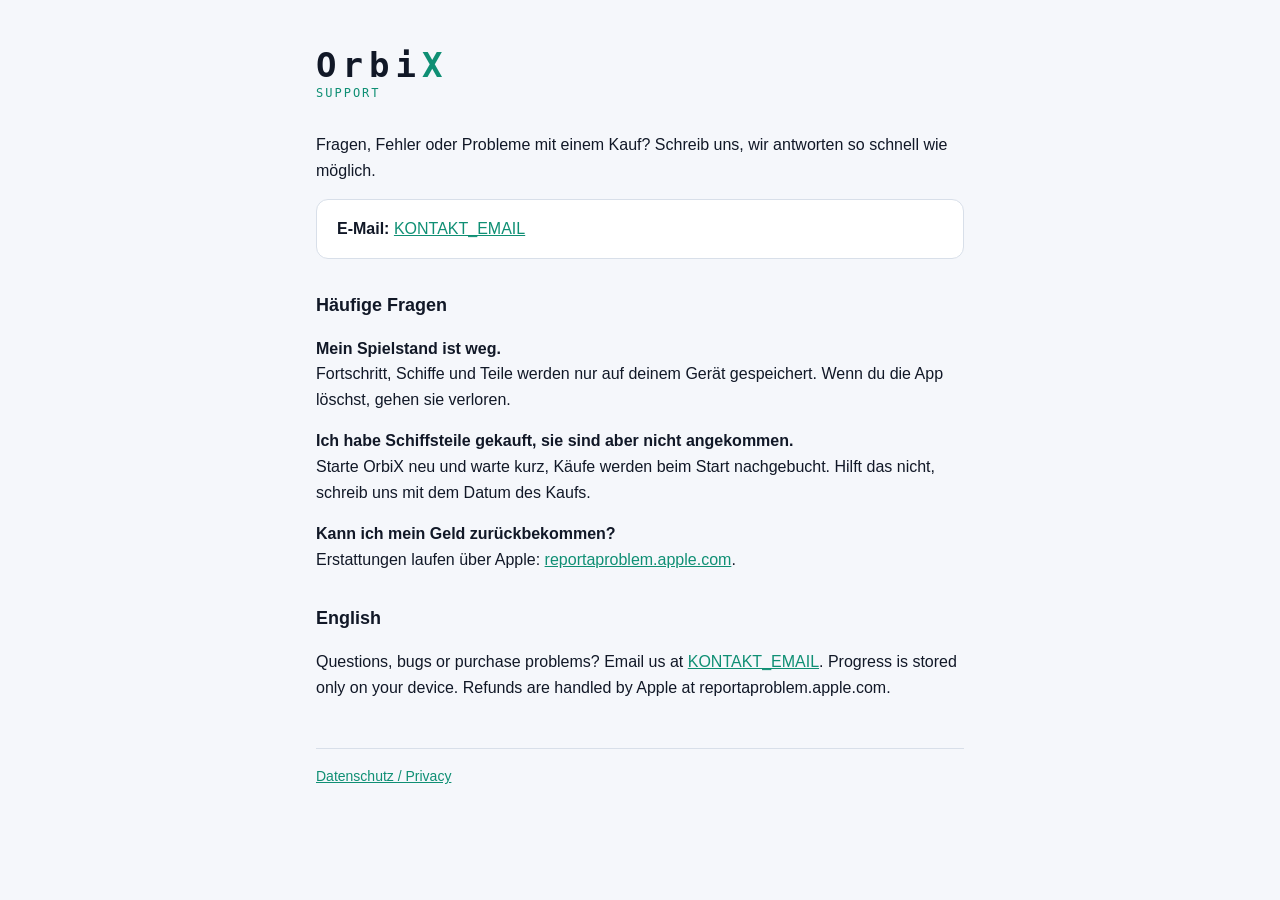
==== docs/index.html @ 222e991d "Support- und Datenschutzseite für GitHub Pages (docs/) Co-Authored-By: Claude Opus 5.5 (1M context) " ====
<!doctype html>
<html lang="de">
<head>
<meta charset="utf-8">
<meta name="viewport" content="width=device-width, initial-scale=1">
<title>OrbiX Support</title>
<link rel="stylesheet" href="style.css">
</head>
<body>
<main>
<p class="brand">Orbi<span>X</span></p>
<p class="kicker">Support</p>

<p>Fragen, Fehler oder Probleme mit einem Kauf? Schreib uns, wir antworten so schnell wie möglich.</p>
<div class="card">
  <strong>E-Mail:</strong> <a href="mailto:KONTAKT_EMAIL">KONTAKT_EMAIL</a>
</div>

<h2>Häufige Fragen</h2>
<p><strong>Mein Spielstand ist weg.</strong><br>
Fortschritt, Schiffe und Teile werden nur auf deinem Gerät gespeichert. Wenn du die App löschst, gehen sie verloren.</p>
<p><strong>Ich habe Schiffsteile gekauft, sie sind aber nicht angekommen.</strong><br>
Starte OrbiX neu und warte kurz, Käufe werden beim Start nachgebucht. Hilft das nicht, schreib uns mit dem Datum des Kaufs.</p>
<p><strong>Kann ich mein Geld zurückbekommen?</strong><br>
Erstattungen laufen über Apple: <a href="https://reportaproblem.apple.com">reportaproblem.apple.com</a>.</p>

<h2 lang="en">English</h2>
<p lang="en">Questions, bugs or purchase problems? Email us at <a href="mailto:KONTAKT_EMAIL">KONTAKT_EMAIL</a>. Progress is stored only on your device. Refunds are handled by Apple at reportaproblem.apple.com.</p>

<nav><a href="datenschutz.html">Datenschutz / Privacy</a></nav>
</main>
</body>
</html>
---- docs/style.css ----
:root { --bg: #05070f; --panel: #0a1220; --text: #e6ecf5; --dim: #8c99b8; --signal: #4fe3c1; --line: #1d2b3d; }
@media (prefers-color-scheme: light) { :root { --bg: #f5f7fb; --panel: #ffffff; --text: #111827; --dim: #4b5568; --signal: #0f8f74; --line: #d8dfe9; } }
* { box-sizing: border-box; }
body { margin: 0; background: var(--bg); color: var(--text); font: 16px/1.6 -apple-system, BlinkMacSystemFont, "Helvetica Neue", sans-serif; }
main { max-width: 680px; margin: 0 auto; padding: 48px 16px 64px; }
.brand { font: 800 34px/1 ui-monospace, Menlo, monospace; letter-spacing: 6px; margin: 0 0 4px; }
.brand span { color: var(--signal); }
.kicker { font: 500 12px ui-monospace, Menlo, monospace; letter-spacing: 2px; color: var(--signal); text-transform: uppercase; margin: 0 0 32px; }
h2 { font-size: 18px; margin: 32px 0 8px; }
p, li { color: var(--text); }
.dim { color: var(--dim); font-size: 14px; }
.card { background: var(--panel); border: 1px solid var(--line); border-radius: 12px; padding: 16px 20px; margin: 16px 0; }
a { color: var(--signal); }
nav { margin-top: 48px; border-top: 1px solid var(--line); padding-top: 16px; font-size: 14px; }
nav a { margin-right: 16px; }
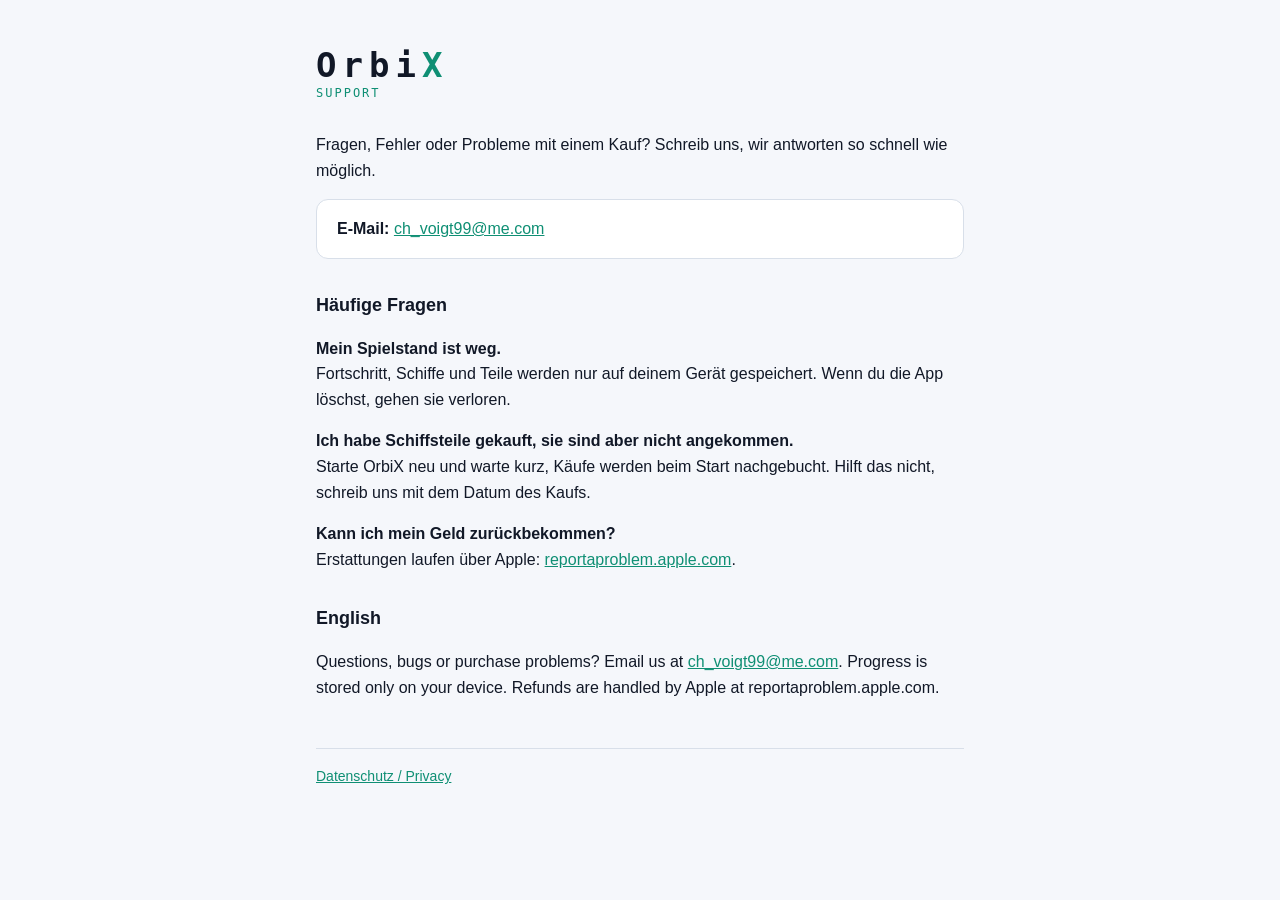
==== commit a0e17b83: "Webseite: Kontakt eingetragen Co-Authored-By: Claude Opus 5.5 (1M context) <noreply@anthropic.com> C" ====
--- a/docs/index.html
+++ b/docs/index.html
@@ -13,7 +13,7 @@
 
 <p>Fragen, Fehler oder Probleme mit einem Kauf? Schreib uns, wir antworten so schnell wie möglich.</p>
 <div class="card">
-  <strong>E-Mail:</strong> <a href="mailto:KONTAKT_EMAIL">KONTAKT_EMAIL</a>
+  <strong>E-Mail:</strong> <a href="mailto:ch_voigt99@me.com">ch_voigt99@me.com</a>
 </div>
 
 <h2>Häufige Fragen</h2>
@@ -25,7 +25,7 @@
 Erstattungen laufen über Apple: <a href="https://reportaproblem.apple.com">reportaproblem.apple.com</a>.</p>
 
 <h2 lang="en">English</h2>
-<p lang="en">Questions, bugs or purchase problems? Email us at <a href="mailto:KONTAKT_EMAIL">KONTAKT_EMAIL</a>. Progress is stored only on your device. Refunds are handled by Apple at reportaproblem.apple.com.</p>
+<p lang="en">Questions, bugs or purchase problems? Email us at <a href="mailto:ch_voigt99@me.com">ch_voigt99@me.com</a>. Progress is stored only on your device. Refunds are handled by Apple at reportaproblem.apple.com.</p>
 
 <nav><a href="datenschutz.html">Datenschutz / Privacy</a></nav>
 </main>
